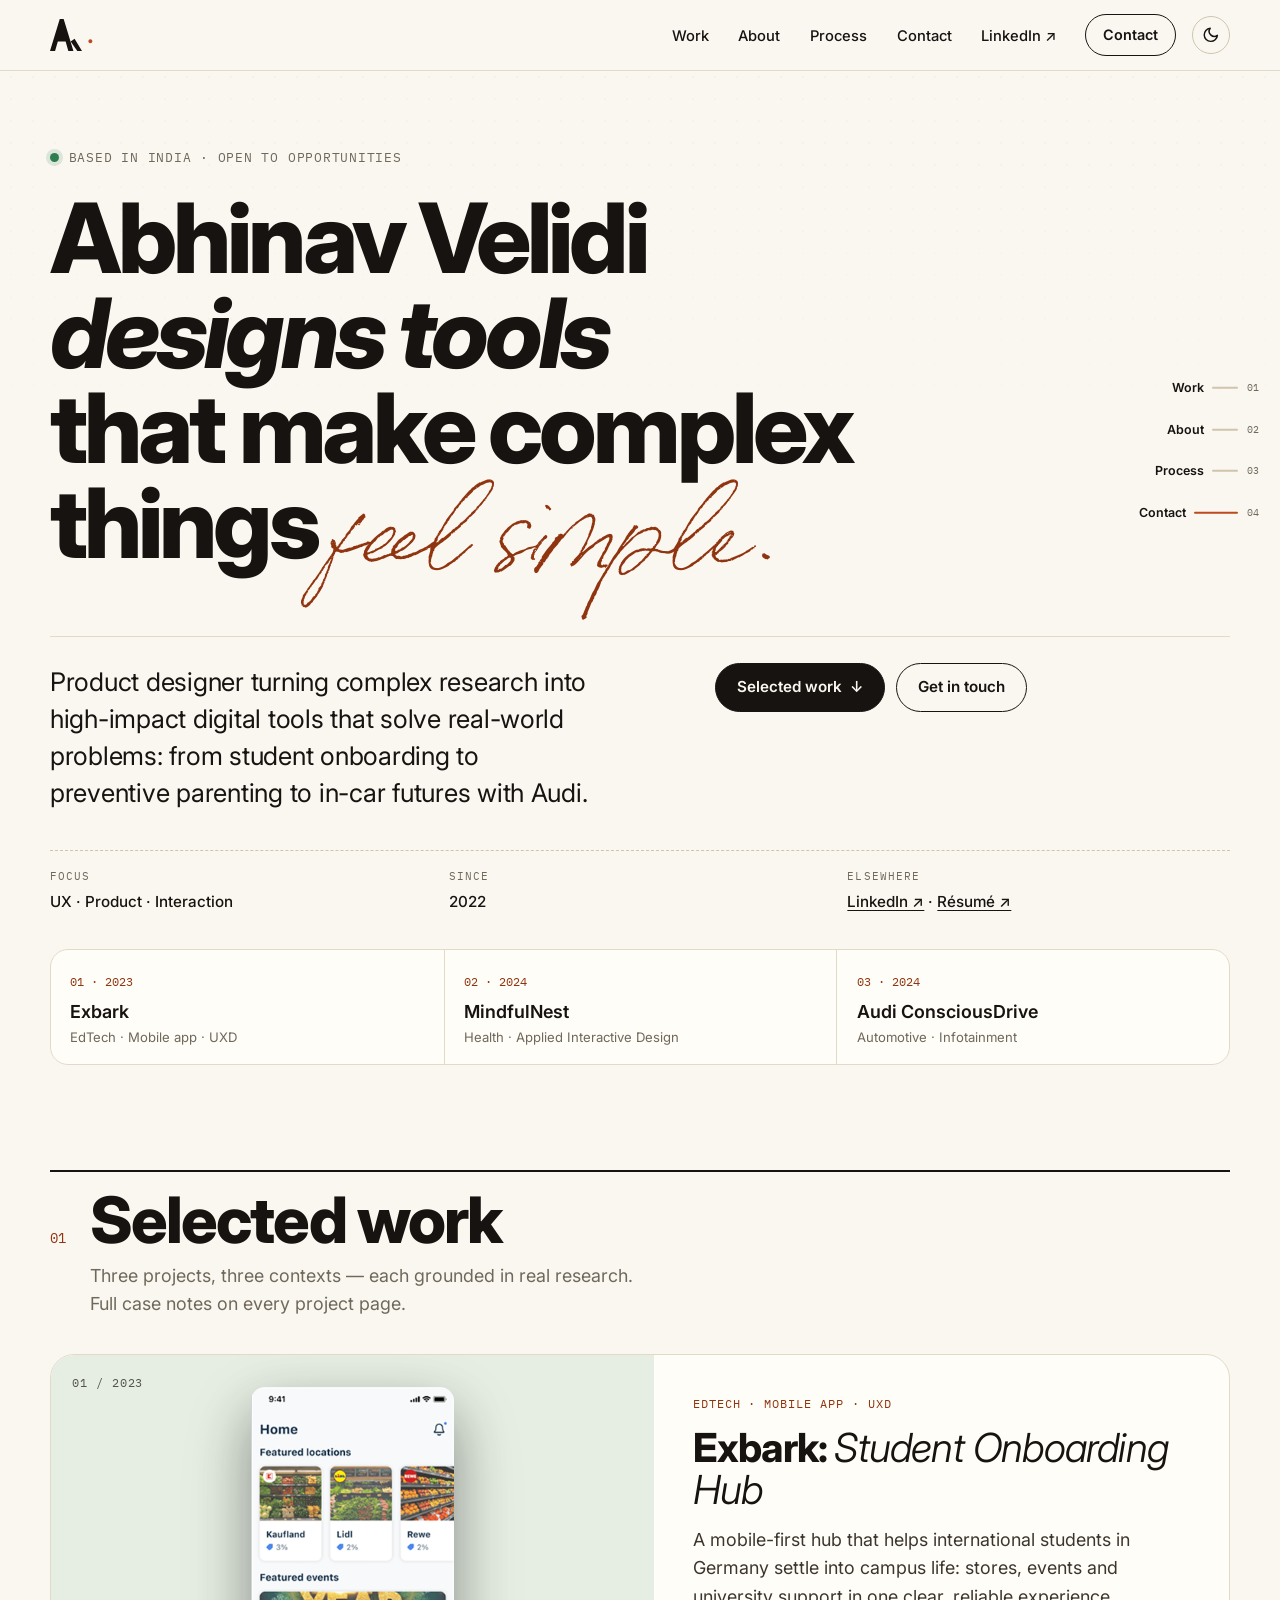
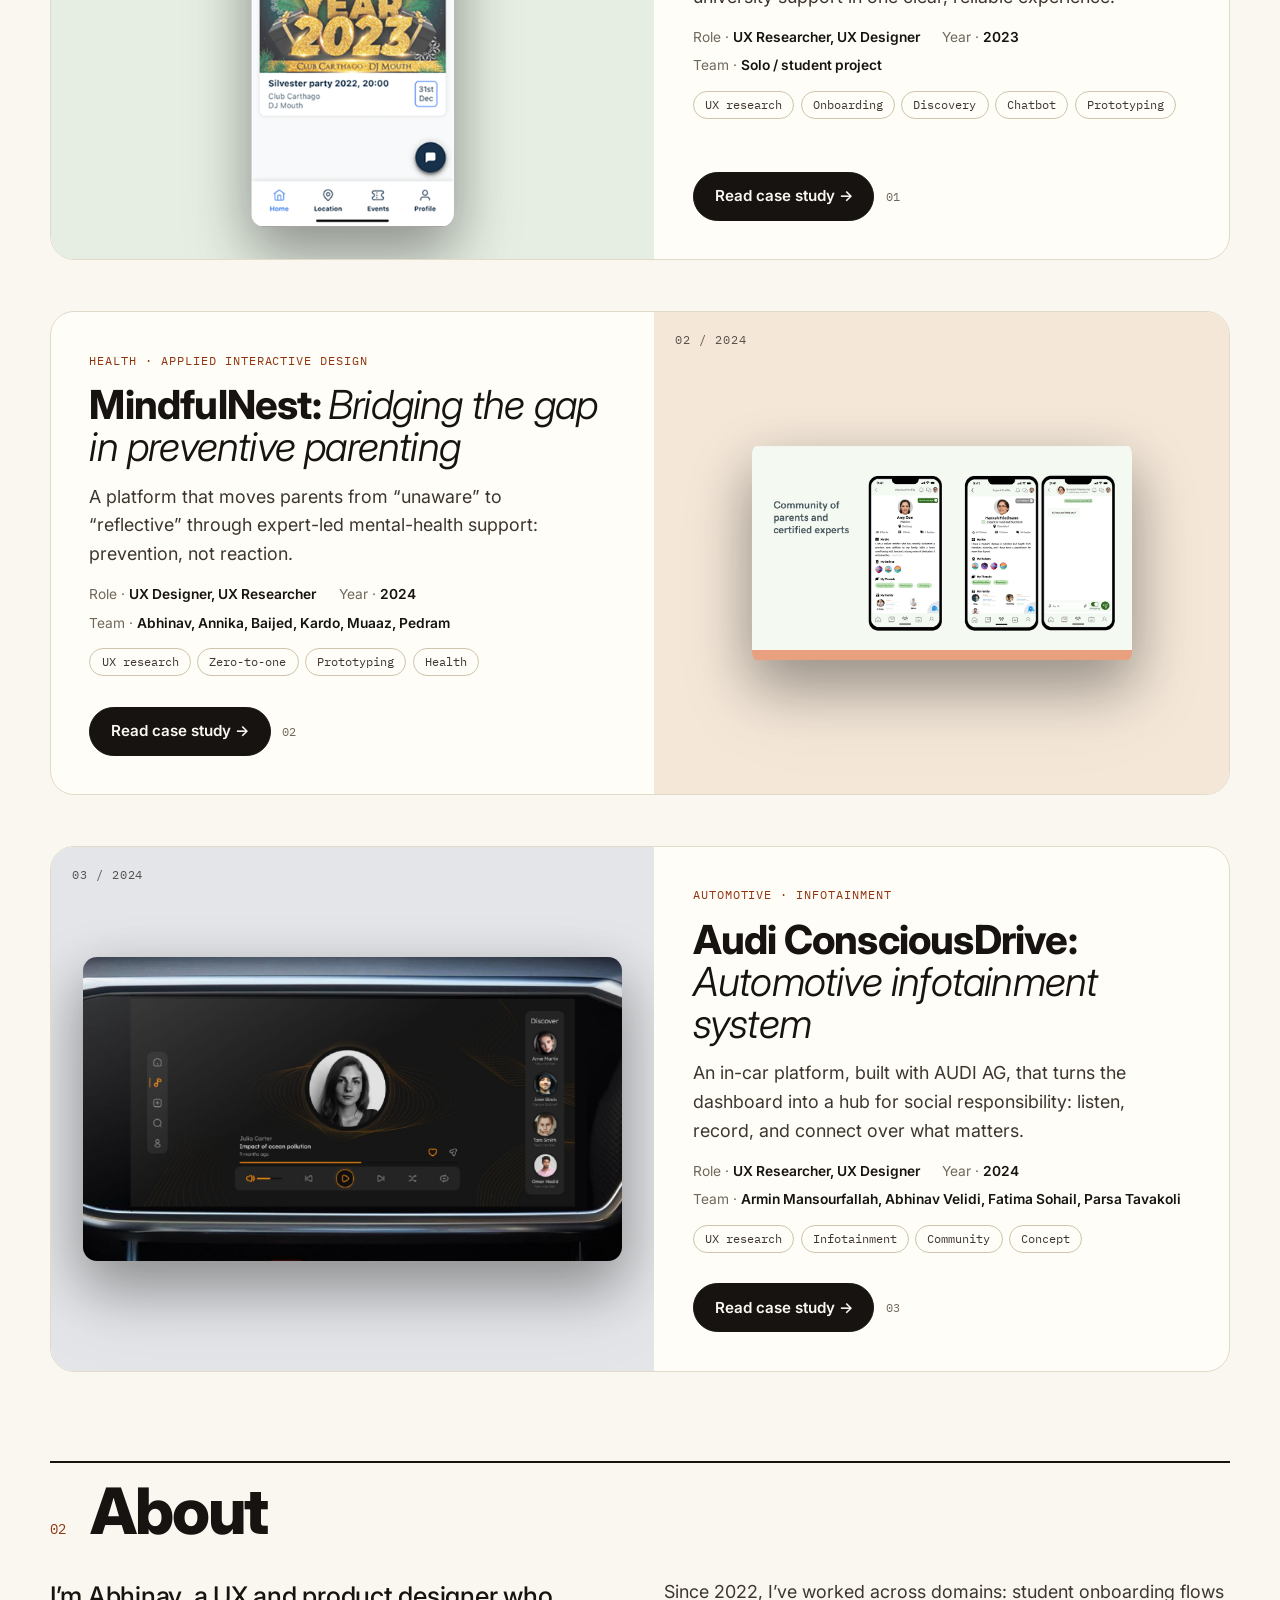
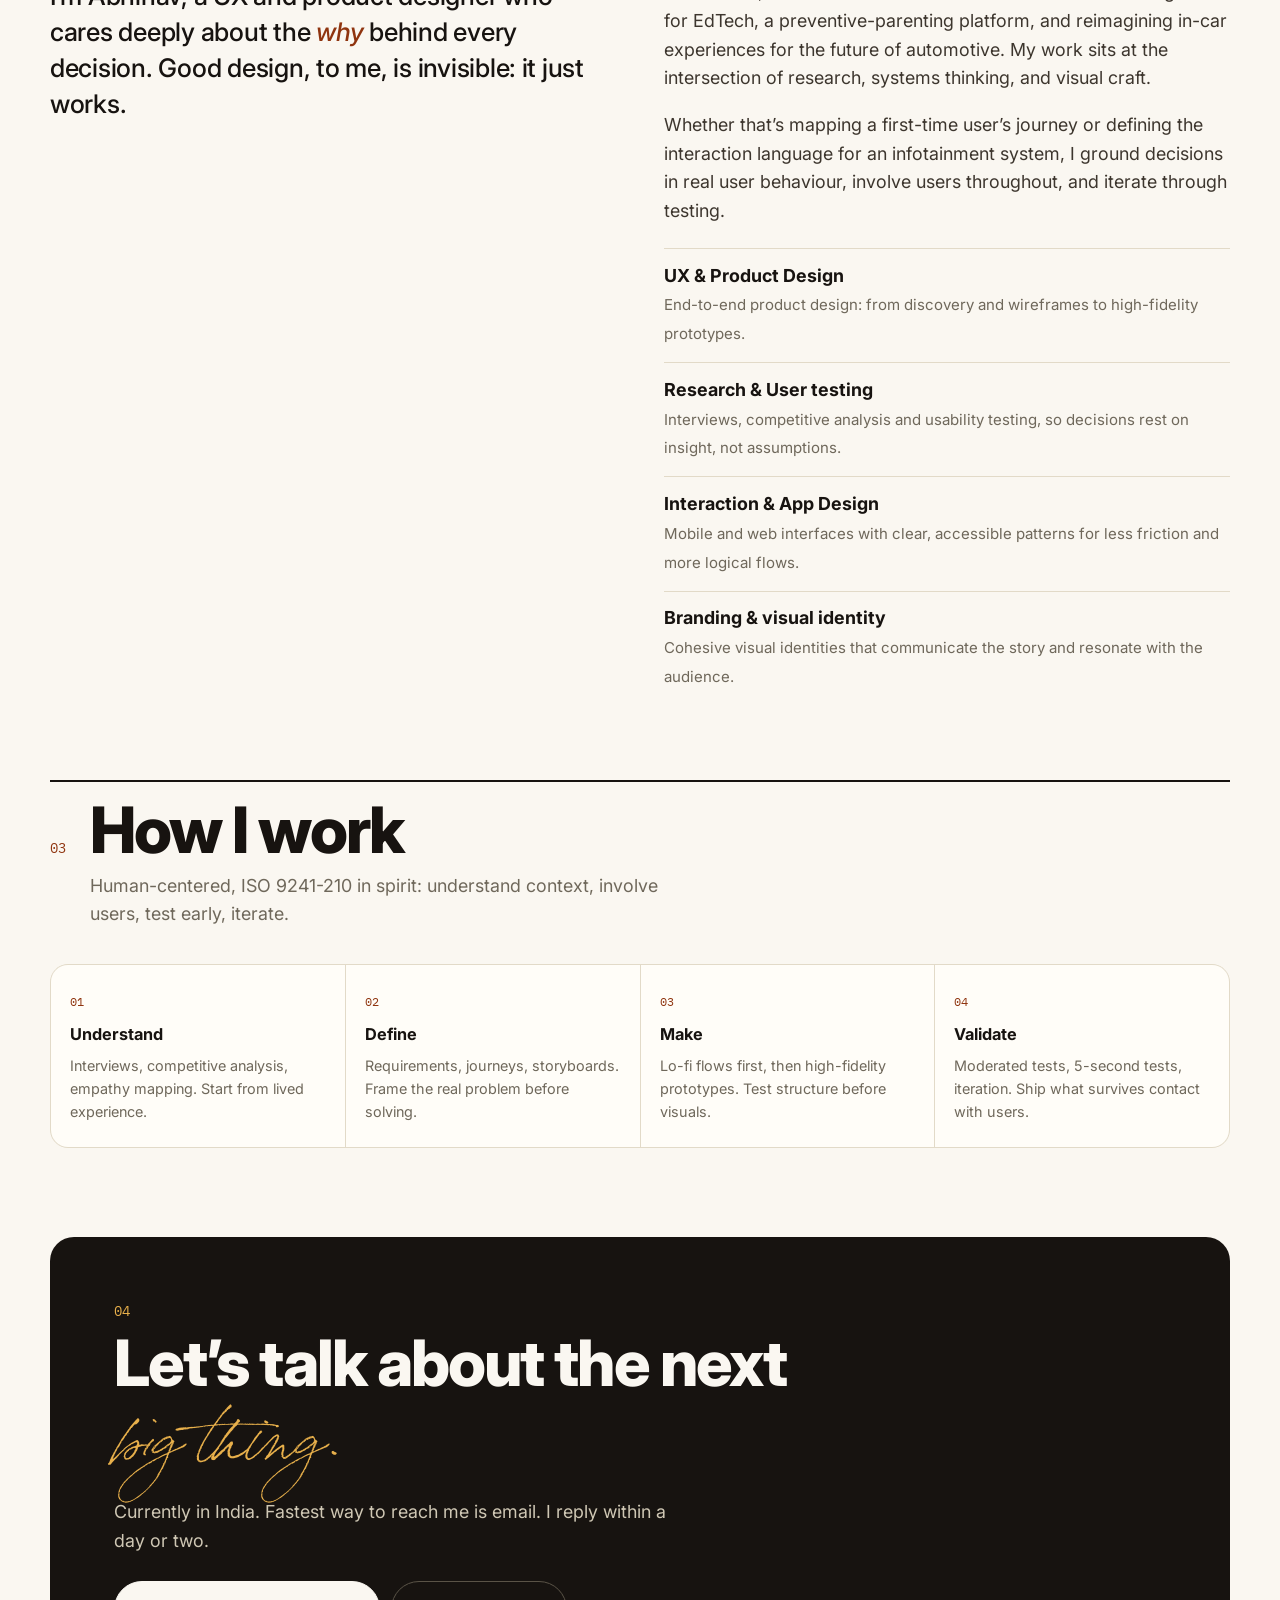
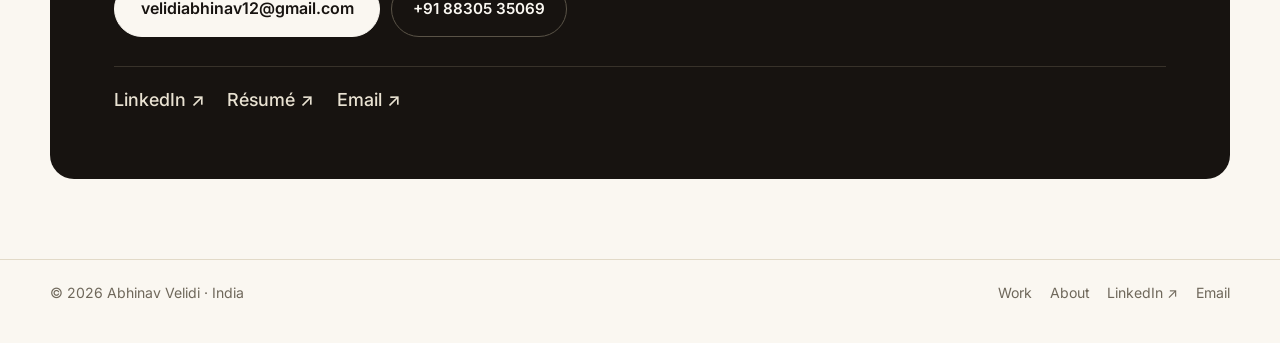
==== index.html @ aa9b934c "Add files via upload" ====
<!doctype html>
<html lang="en">
<head>
  <meta charset="utf-8" />
  <meta name="viewport" content="width=device-width, initial-scale=1" />
  <meta name="theme-color" content="#faf7f1" />
  <script>try{var t=null;try{t=localStorage.getItem("av-theme")}catch(e){}if(!t)t=(window.matchMedia&&matchMedia("(prefers-color-scheme: dark)").matches)?"dark":"light";document.documentElement.dataset.theme=t}catch(e){}</script>
  <title>Abhinav Velidi — Product Designer</title>
  <meta name="description" content="Abhinav Velidi is a UX and product designer based in India, turning complex research into high-impact digital tools." />
  <link rel="icon" type="image/svg+xml" href="assets/favicon.svg" />
  <meta property="og:title" content="Abhinav Velidi — Product Designer" />
  <meta property="og:description" content="Selected work in UX, product and interaction design — Exbark, MindfulNest, Audi ConsciousDrive." />
  <meta property="og:type" content="website" />
  <link rel="preconnect" href="https://fonts.googleapis.com" />
  <link rel="preconnect" href="https://fonts.gstatic.com" crossorigin />
  <link rel="preload" href="assets/fonts/bon-vivant-script.woff2" as="font" type="font/woff2" crossorigin />
  <link href="https://fonts.googleapis.com/css2?family=Inter:wght@400;500;600;700;800&family=IBM+Plex+Mono:wght@400;500&display=swap" rel="stylesheet" />
  <link rel="stylesheet" href="css/styles.css" />
</head>
<body>
  <div class="loader" id="loader" aria-hidden="true">
    <div class="loader-inner">
      <div class="loader-markrow">
        <svg class="loader-mark" viewBox="0 0 512 512"><g><path pathLength="1" d="M0 512 L156.098 0 L218.537 0 L374.634 512 L293.463 512 L249.756 358.4 L124.878 358.4 L81.171 512 Z M156.098 187.733 L187.317 281.6 L106.146 281.6 Z"/><path pathLength="1" d="M330.927 358.4 L437.073 512 L512 512 L393.366 315.733 Z"/></g></svg>
        <span class="loader-dot"></span>
      </div>
      <div class="loader-name">Abhinav Velidi</div>
      <div class="loader-bar"><span></span></div>
    </div>
  </div>
  <script src="js/loader.js"></script>
  <a class="skip" href="#main">Skip to content</a>
  <div id="site-nav"></div>

  <main id="main">
    <!-- HERO -->
    <header class="hero wrap" id="top">
      <p class="kicker reveal"><span class="dot" aria-hidden="true"></span><span id="availability">Based in India · Open to opportunities</span></p>
      <h1 class="display reveal">
        <span class="line">Abhinav Velidi</span>
        <span class="line line--italic">designs tools</span>
        <span class="line">that make complex</span>
        <span class="line">things <em>feel simple.</em></span>
      </h1>
      <div class="hero-grid">
        <p class="lede reveal">Product designer turning complex research into high-impact digital tools that solve real-world problems: from student onboarding to preventive parenting to in-car futures with Audi.</p>
        <div class="hero-actions reveal">
          <a class="btn btn--solid" href="#work">Selected work <span aria-hidden="true">↓</span></a>
          <a class="btn btn--ghost" href="#contact">Get in touch</a>
        </div>
        <dl class="hero-meta reveal" aria-label="At a glance">
          <div><dt>Focus</dt><dd>UX · Product · Interaction</dd></div>
          <div><dt>Since</dt><dd>2022</dd></div>
          <div><dt>Elsewhere</dt><dd><a href="https://www.linkedin.com/in/abhinav-velidi" rel="noopener">LinkedIn ↗</a> · <a href="https://tinyurl.com/abhinav-velidi-resume" rel="noopener">Résumé ↗</a></dd></div>
        </dl>
      </div>
      <ol class="hero-index reveal" id="hero-index" aria-label="Selected projects index"></ol>
    </header>

    <!-- WORK -->
    <section class="wrap section" id="work" aria-labelledby="work-title">
      <div class="section-head reveal">
        <p class="section-no">01</p>
        <h2 id="work-title">Selected work</h2>
        <p class="section-note">Three projects, three contexts — each grounded in real research. Full case notes on every project page.</p>
      </div>
      <div id="project-list" class="work-list"></div>
    </section>

    <!-- ABOUT -->
    <section class="wrap section about" id="about" aria-labelledby="about-title">
      <div class="section-head reveal">
        <p class="section-no">02</p>
        <h2 id="about-title">About</h2>
      </div>
      <div class="about-grid">
        <p class="about-big reveal">I’m Abhinav, a UX and product designer who cares deeply about the <em>why</em> behind every decision. Good design, to me, is invisible: it just works.</p>
        <div class="about-copy reveal">
          <p>Since 2022, I’ve worked across domains: student onboarding flows for EdTech, a preventive-parenting platform, and reimagining in-car experiences for the future of automotive. My work sits at the intersection of research, systems thinking, and visual craft.</p>
          <p>Whether that’s mapping a first-time user’s journey or defining the interaction language for an infotainment system, I ground decisions in real user behaviour, involve users throughout, and iterate through testing.</p>
          <ul class="tick-list" id="services-list"></ul>
        </div>
      </div>
    </section>

    <!-- PROCESS -->
    <section class="wrap section process" id="process" aria-labelledby="process-title">
      <div class="section-head reveal">
        <p class="section-no">03</p>
        <h2 id="process-title">How I work</h2>
        <p class="section-note">Human-centered, ISO 9241-210 in spirit: understand context, involve users, test early, iterate.</p>
      </div>
      <ol class="process-grid" id="process-list"></ol>
    </section>

    <!-- CONTACT -->
    <section class="wrap section contact" id="contact" aria-labelledby="contact-title">
      <div class="contact-card reveal">
        <p class="section-no">04</p>
        <h2 id="contact-title">Let’s talk about the next <em>big thing.</em></h2>
        <p class="contact-sub">Currently in India. Fastest way to reach me is email. I reply within a day or two.</p>
        <div class="contact-actions">
          <a class="btn btn--solid btn--large" id="email-cta" href="mailto:velidiabhinav12@gmail.com">velidiabhinav12@gmail.com</a>
          <a class="btn btn--ghost" href="tel:+918830535069">+91 88305 35069</a>
        </div>
        <ul class="contact-links">
          <li><a href="https://www.linkedin.com/in/abhinav-velidi" rel="noopener">LinkedIn ↗</a></li>
          <li><a href="https://tinyurl.com/abhinav-velidi-resume" rel="noopener">Résumé ↗</a></li>
          <li><a href="mailto:velidiabhinav12@gmail.com">Email ↗</a></li>
        </ul>
      </div>
    </section>
  </main>

  <div id="site-footer"></div>

  <script src="js/content.js"></script>
  <script src="js/components.js"></script>
  <script src="js/main.js"></script>
  <script src="js/cursor.js"></script>
  <script src="js/pixelfill.js"></script>
</body>
</html>
---- css/styles.css ----
/* ============================================================
   Abhinav Velidi — editorial portfolio system
   Warm paper, near-black ink, one terracotta accent.
   Sans: Inter (body + all headings) · Meta: IBM Plex Mono
   Accent script: Bon Vivant Script (decorative words only)

   ⚠ LICENSING — READ BEFORE PRODUCTION:
   assets/fonts/bon-vivant-script.woff2 is Nicky Laatz's commercial
   "Bon Vivant Script". Free/demo copies are PERSONAL-USE ONLY —
   a portfolio advertising professional services counts as commercial
   use. The file mirrored here came from another studio's server and is
   staged as a visual comp ONLY. Before publishing: buy the webfont
   license (≈$22: nickylaatz.com, Creative Market, MyFonts or Fontspring)
   and drop the licensed .woff2 over this file (same filename, no code
   changes needed) — or swap --font-script to a free OFL script such as
   "Great Vibes" / "Allura" / "Pinyon Script" from Google Fonts.
   ============================================================ */
@font-face {
  font-family: "Bon Vivant Script";
  src: url("../assets/fonts/bon-vivant-script.woff2") format("woff2");
  font-weight: 400;
  font-style: normal;
  font-display: swap;
}
:root {
  --paper: #faf7f1;
  --paper-2: #f3eee3;
  --ink: #171310;
  --ink-soft: #3d362e;
  --muted: #6f685b;
  --line: #e2dac8;
  --line-strong: #cfc4ac;
  --accent: #bc4a1e;
  --accent-ink: #8f340f;
  --card: #fffdf8;
  --radius: 18px;
  --wrap: 1180px;
  --font-display: "Inter", -apple-system, "Segoe UI", Helvetica, Arial, sans-serif;
  --font-body: "Inter", -apple-system, "Segoe UI", Helvetica, Arial, sans-serif;
  --font-script: "Bon Vivant Script", "Snell Roundhand", "Brush Script MT", cursive;
  --font-mono: "IBM Plex Mono", ui-monospace, monospace;
  --step-0: clamp(1rem, 0.96rem + 0.2vw, 1.125rem);
  --step-1: clamp(1.25rem, 1.1rem + 0.7vw, 1.6rem);
  --step-2: clamp(1.7rem, 1.35rem + 1.6vw, 2.5rem);
  --step-3: clamp(2.4rem, 1.7rem + 3.2vw, 4rem);
  --step-4: clamp(3rem, 1.9rem + 5.2vw, 6.2rem);
}
/* Dark mode: same system, inverted warmth. Toggled via [data-theme]
   on <html> (see the boot script in <head> + the nav toggle). */
[data-theme="dark"] {
  --paper: #161210;
  --paper-2: #201a16;
  --ink: #f2ebdd;
  --ink-soft: #d6cdbb;
  --muted: #a79d8a;
  --line: #322a23;
  --line-strong: #4a3f33;
  --accent: #e0682f;
  --accent-ink: #ed9a63;
  --card: #1d1815;
}
[data-theme="dark"] body::before {
  background-image: radial-gradient(rgba(242,235,221,0.05) 1px, transparent 1px);
}
/* Keep the contact card distinctly dark in both modes — and re-pin every
   text/button color inside it that references flippable tokens. */
[data-theme="dark"] .contact-card { background: #211c17; border: 1px solid var(--line); color: var(--ink); }
[data-theme="dark"] .contact-card .btn--solid { background-color: var(--ink); border-color: var(--ink); color: var(--paper); }
[data-theme="dark"] .contact-card .btn--solid:hover { background-color: #e8b04b; border-color: #e8b04b; color: #161210; }
[data-theme="dark"] .contact-card .btn--ghost { color: var(--ink); }
[data-theme="dark"] .skip { color: #161210; }
[data-theme="dark"] ::selection { color: #161210; }
/* Gently dim photography so it sits in the dark page, never inverts. */
[data-theme="dark"] .case-figure img,
[data-theme="dark"] .cover--img,
[data-theme="dark"] .hero-shot { filter: brightness(0.93) saturate(0.96); }
/* Theme toggle (sun/moon). Icon swaps with the active theme. */
.theme-btn {
  display: inline-flex; align-items: center; justify-content: center;
  width: 2.4rem; height: 2.4rem; flex: none;
  border-radius: 50%; border: 1px solid var(--line-strong);
  background: transparent; color: var(--ink); cursor: pointer;
}
.theme-btn:hover { background: var(--paper-2); }
.theme-btn:focus-visible { outline: 2px solid var(--accent); outline-offset: 3px; }
.theme-btn svg { width: 1.1rem; height: 1.1rem; }
.theme-btn .icon-sun { display: none; }
[data-theme="dark"] .theme-btn .icon-sun { display: block; }
[data-theme="dark"] .theme-btn .icon-moon { display: none; }

*, *::before, *::after { box-sizing: border-box; }
html { scroll-behavior: smooth; }
body {
  margin: 0;
  background: var(--paper);
  color: var(--ink);
  font-family: var(--font-body);
  font-size: var(--step-0);
  line-height: 1.6;
  -webkit-font-smoothing: antialiased;
}
/* ---------- Brand loader: mark draws in, dot pops, panel lifts ----------
   Full sequence on first view per session, quick fade on repeats
   (.quick), skipped under reduced motion (see js/loader.js). A CSS
   failsafe hides the panel even if the script never runs. */
.loader {
  position: fixed; inset: 0; z-index: 300;
  display: grid; place-items: center;
  background: var(--paper); color: var(--ink);
  animation: loader-kill 0.5s ease 4s forwards;
}
@keyframes loader-kill { to { opacity: 0; visibility: hidden; } }
.loader-inner {
  display: flex; flex-direction: column; align-items: center; gap: 1.1rem;
  transition: opacity 0.3s ease;
}
.loader-markrow { display: flex; align-items: flex-end; gap: 0.7rem; }
.loader-mark { height: 76px; width: auto; }
.loader-mark path {
  fill: transparent; stroke: var(--ink); stroke-width: 16;
  stroke-dasharray: 1; stroke-dashoffset: 1;
  animation: loader-draw 0.9s 0.1s ease forwards, loader-fillin 0.5s 0.75s forwards;
}
@keyframes loader-draw { to { stroke-dashoffset: 0; } }
@keyframes loader-fillin { to { fill: var(--ink); stroke: transparent; } }
.loader-dot {
  width: 15px; height: 15px; border-radius: 50%; background: var(--accent);
  margin-bottom: 9px; transform: scale(0);
  animation: loader-pop 0.45s 0.7s cubic-bezier(0.2, 1.4, 0.4, 1) forwards;
}
@keyframes loader-pop { to { transform: scale(1); } }
.loader-name {
  font-family: var(--font-mono); font-size: 0.68rem; letter-spacing: 0.42em;
  text-indent: 0.42em; text-transform: uppercase; color: var(--muted);
  opacity: 0; animation: loader-fadein 0.6s 0.55s ease forwards;
}
@keyframes loader-fadein { to { opacity: 1; } }
.loader-bar { width: 128px; height: 2px; border-radius: 2px; background: var(--line); overflow: hidden; }
.loader-bar span {
  display: block; width: 100%; height: 100%; background: var(--accent);
  transform: scaleX(0); transform-origin: left;
  animation: loader-sweep 0.9s 0.15s ease forwards;
}
@keyframes loader-sweep { to { transform: scaleX(1); } }
.loader.quick .loader-mark path { animation-duration: 0.35s, 0.25s; animation-delay: 0s, 0.25s; }
.loader.quick .loader-dot { animation-duration: 0.25s; animation-delay: 0.2s; }
.loader.quick .loader-name { animation-duration: 0.3s; animation-delay: 0.15s; }
.loader.quick .loader-bar span { animation-duration: 0.28s; animation-delay: 0s; }
.loader.done { transform: translateY(-100%); transition: transform 0.65s cubic-bezier(0.7, 0, 0.3, 1) 0.05s; animation: none; }
.loader.done .loader-inner, .loader.done .loader-bar { opacity: 0; }
/* subtle paper grain, no blobs / no gradients-as-decoration */
body::before {
  content: "";
  position: fixed; inset: 0;
  pointer-events: none; z-index: 0; opacity: 0.5;
  background-image: radial-gradient(rgba(23,19,16,0.055) 1px, transparent 1px);
  background-size: 22px 22px;
  mask-image: linear-gradient(to bottom, black, transparent 60%);
}
main, #site-nav, #site-footer { position: relative; z-index: 1; }

::selection { background: var(--accent); color: #fff; }
a { color: inherit; }
a:focus-visible { outline: 2px solid var(--accent); outline-offset: 3px; }
img, svg { display: block; max-width: 100%; }

.wrap { width: min(var(--wrap), 100% - 2.5rem); margin-inline: auto; }
.skip {
  position: absolute; left: 1rem; top: -4rem; z-index: 99;
  background: var(--ink); color: #fff; padding: 0.6rem 1rem; border-radius: 8px;
  transition: top 0.2s ease;
}
.skip:focus { top: 1rem; }

/* ---------- Navigation ---------- */
.nav {
  position: sticky; top: 0; z-index: 50;
  backdrop-filter: blur(12px);
  background: color-mix(in srgb, var(--paper) 86%, transparent);
  border-bottom: 1px solid var(--line);
}
.nav-inner {
  width: min(var(--wrap), 100% - 2.5rem); margin-inline: auto;
  display: flex; align-items: center; gap: 1rem;
  padding: 0.85rem 0;
}
.wordmark {
  font-family: var(--font-display); font-weight: 800; font-size: 1.35rem;
  letter-spacing: -0.01em; text-decoration: none; margin-right: auto; color: var(--ink);
  display: inline-flex; align-items: center; gap: 0.3rem;
}
.wordmark .wm-dot { color: var(--accent); }
.brand-mark { height: 2rem; width: auto; flex: none; color: var(--ink); }
.nav-links { display: flex; align-items: center; gap: 0.25rem; list-style: none; margin: 0; padding: 0; }
.nav-links a {
  text-decoration: none; font-size: 0.92rem; font-weight: 500;
  padding: 0.5rem 0.8rem; border-radius: 999px;
}
.nav-links a:hover { background: var(--paper-2); }
.nav-links a:focus-visible, .btn:focus-visible, .wordmark:focus-visible {
  outline: 2px solid var(--accent); outline-offset: 3px;
}
.nav-cta {
  text-decoration: none; font-weight: 600; font-size: 0.9rem;
  border: 1px solid var(--ink); border-radius: 999px; padding: 0.55rem 1.05rem;
}
.nav-cta:hover { background: var(--ink); color: var(--paper); }
.menu-btn {
  display: none; margin-left: auto;
  font: inherit; font-weight: 600; background: none; cursor: pointer;
  border: 1px solid var(--line-strong); border-radius: 999px; padding: 0.5rem 1rem;
}

/* ---------- Hero ---------- */
.hero { padding: clamp(3rem, 6vw, 5.5rem) 0 1rem; }
.kicker {
  font-family: var(--font-mono); font-size: 0.8rem; letter-spacing: 0.06em;
  text-transform: uppercase; color: var(--muted);
  display: flex; align-items: center; gap: 0.6rem; margin: 0 0 1.4rem;
}
.dot { width: 9px; height: 9px; border-radius: 50%; background: #2e7d4f; box-shadow: 0 0 0 4px rgba(46,125,79,0.15); }
.display {
  font-family: var(--font-display);
  font-size: var(--step-4);
  line-height: 0.98; letter-spacing: -0.04em; font-weight: 800;
  margin: 0 0 1.8rem; max-width: 14ch;
  padding-bottom: 0.06em; /* room for script-accent descenders */
}
.display .line { display: block; }
.display .line--italic { font-style: italic; font-weight: 800; color: var(--ink); }
.display em { font-style: italic; color: var(--accent-ink); }
/* Decorative script accents — the ONLY place Bon Vivant is used. */
.font-script,
.display em,
.contact-card h2 em {
  font-family: var(--font-script);
  font-weight: 400;
  font-style: normal;
  letter-spacing: 0;
  font-feature-settings: "liga" 1, "dlig" 1;
}
.display em { font-size: 1.14em; padding-right: 0.08em; }
.contact-card h2 em { font-size: 1.14em; }
.hero-grid {
  display: grid; grid-template-columns: 1.2fr 1fr; gap: 2rem 3rem;
  align-items: start; border-top: 1px solid var(--line); padding-top: 1.6rem;
}
.lede { font-size: var(--step-1); line-height: 1.45; letter-spacing: -0.01em; margin: 0; max-width: 34ch; }
.hero-actions { display: flex; gap: 0.7rem; flex-wrap: wrap; }
.hero-meta {
  grid-column: 1 / -1; display: grid; grid-template-columns: repeat(3, 1fr);
  gap: 1rem; margin: 0.4rem 0 0; padding: 1.1rem 0 0;
  border-top: 1px dashed var(--line-strong);
}
.hero-meta div { margin: 0; }
.hero-meta dt { font-family: var(--font-mono); font-size: 0.7rem; text-transform: uppercase; letter-spacing: 0.1em; color: var(--muted); }
.hero-meta dd { margin: 0.2rem 0 0; font-weight: 500; font-size: 0.95rem; }
.hero-meta a { text-decoration-thickness: 1px; text-underline-offset: 3px; }
.hero-index {
  list-style: none; margin: 2.2rem 0 0; padding: 0;
  display: grid; grid-template-columns: repeat(3, 1fr);
  border: 1px solid var(--line); border-radius: var(--radius);
  overflow: hidden; background: var(--card);
}
.hero-index li + li { border-left: 1px solid var(--line); }
.hero-index a { display: block; padding: 1rem 1.2rem; text-decoration: none; }
.hero-index a:hover { background: var(--paper-2); }
.hero-index .hi-no { font-family: var(--font-mono); font-size: 0.72rem; color: var(--accent-ink); }
.hero-index .hi-title { display: block; font-weight: 600; margin-top: 0.2rem; }
.hero-index .hi-cat { display: block; font-size: 0.82rem; color: var(--muted); }

/* ---------- Buttons ---------- */
.btn {
  display: inline-flex; align-items: center; gap: 0.5rem;
  border-radius: 999px; padding: 0.7rem 1.3rem;
  font-weight: 600; font-size: 0.95rem; text-decoration: none;
  border: 1px solid var(--ink);
  position: relative; overflow: hidden;
  transition: background-color 0.2s ease, border-color 0.2s ease, color 0.15s ease, transform 0.18s ease-out;
}
.btn:hover { transform: translateY(-1px); }
.btn--solid { background-color: var(--ink); color: var(--paper); }
.btn--solid:hover { background-color: var(--accent-ink); border-color: var(--accent-ink); }
.btn--ghost { background-color: transparent; }
.btn--ghost:hover { background-color: var(--ink); color: var(--paper); border-color: var(--ink); }
.btn--large { font-size: 1rem; padding: 0.9rem 1.6rem; overflow-wrap: anywhere; }
/* Pixel-block fill (Heron-style, direction-aware). js/pixelfill.js wraps the
   label and tiles this grid; squares cascade in column by column from the
   entry side until the button is a pure fill. The :hover background above
   stays as the no-JS / reduced-motion / touch fallback. */
.btn-label { position: relative; z-index: 1; display: inline-flex; align-items: center; gap: 0.5rem; }
.pixelfill {
  position: absolute; inset: 0; z-index: 0; display: grid;
  pointer-events: none;
}
.pixelfill i { display: block; background-color: transparent; transition: background-color 0.16s ease; }
.btn--solid .pixelfill i.on { background-color: var(--accent-ink); }
.btn--ghost .pixelfill i.on { background-color: var(--ink); }
.contact-card .btn--solid .pixelfill i.on { background-color: #e8b04b; }
.contact-card .btn--ghost .pixelfill i.on { background-color: #e9e2d2; }

/* ---------- Sections ---------- */
.section { padding: clamp(3rem, 7vw, 6rem) 0 0; }
.section-head {
  display: grid; grid-template-columns: auto 1fr; gap: 0 1.5rem;
  align-items: baseline; border-top: 2px solid var(--ink);
  padding-top: 1rem; margin-bottom: 2.2rem;
}
.section-no { font-family: var(--font-mono); color: var(--accent-ink); margin: 0; font-size: 0.85rem; }
.section-head h2 {
  font-family: var(--font-display); font-weight: 800; letter-spacing: -0.03em;
  font-size: var(--step-3); line-height: 1; margin: 0;
}
.section-note { grid-column: 2; margin: 0.6rem 0 0; color: var(--muted); max-width: 52ch; }

/* ---------- Work list: art-directed entries ---------- */
.work-list { display: grid; gap: clamp(2rem, 4vw, 3.5rem); }
.work {
  display: grid; grid-template-columns: 1.05fr 1fr;
  border: 1px solid var(--line); border-radius: calc(var(--radius) + 6px);
  overflow: hidden; background: var(--card);
  transition: box-shadow 0.25s ease, transform 0.25s ease;
}
.work:hover { box-shadow: 0 24px 60px -30px rgba(23,19,16,0.35); transform: translateY(-2px); }
.work:nth-child(even) .work-visual { order: 2; }
.work-visual {
  min-height: 340px; padding: 2rem;
  display: flex; align-items: center; justify-content: center;
  position: relative; overflow: hidden; text-decoration: none;
}
.work-visual .cover { width: min(100%, 380px); filter: drop-shadow(0 24px 30px rgba(0,0,0,0.22)); transition: transform 0.35s ease; }
.work:hover .cover { transform: translateY(-6px) rotate(-0.5deg); }
.work-no {
  position: absolute; top: 1.1rem; left: 1.3rem;
  font-family: var(--font-mono); font-size: 0.75rem; letter-spacing: 0.08em; opacity: 0.7;
}
.work-body { padding: clamp(1.5rem, 3vw, 2.6rem); display: flex; flex-direction: column; gap: 0.9rem; }
.work-cat { font-family: var(--font-mono); font-size: 0.75rem; letter-spacing: 0.08em; text-transform: uppercase; color: var(--accent-ink); margin: 0; }
.work-title { font-family: var(--font-display); font-size: var(--step-2); line-height: 1.05; letter-spacing: -0.02em; margin: 0; font-weight: 750; }
.work-title a { text-decoration: none; }
.work-title a:hover { color: var(--accent-ink); }
.work-summary { color: var(--ink-soft); margin: 0; max-width: 46ch; }
.meta-row { display: flex; flex-wrap: wrap; gap: 0.4rem 1.4rem; margin: 0; padding: 0; list-style: none; font-size: 0.86rem; color: var(--muted); }
.meta-row b { color: var(--ink); font-weight: 600; }
.tag-row { display: flex; flex-wrap: wrap; gap: 0.4rem; margin: 0; padding: 0; list-style: none; }
.tag-row li { font-family: var(--font-mono); font-size: 0.72rem; border: 1px solid var(--line-strong); border-radius: 999px; padding: 0.25rem 0.7rem; color: var(--ink-soft); }
.work-link { margin-top: auto; padding-top: 1rem; display: flex; gap: 0.7rem; align-items: center; flex-wrap: wrap; }
.text-link { font-weight: 600; text-decoration-thickness: 1.5px; text-underline-offset: 4px; }
.text-link:hover { color: var(--accent-ink); }

/* CSS-composed covers (graceful without real screenshots) */
.cover-phone {
  background: #101010; border-radius: 34px; padding: 12px; width: 210px;
}
.cover-phone .screen { background: #f7f4ec; border-radius: 24px; overflow: hidden; }
.cover-phone .bar { height: 26px; display: flex; justify-content: center; align-items: center; }
.cover-phone .notch { width: 74px; height: 7px; border-radius: 99px; background: #101010; opacity: 0.85; }
.cover-ui { padding: 12px 12px 16px; display: grid; gap: 8px; }
.cover-ui .pill { height: 10px; border-radius: 99px; background: #ddd3bf; }
.cover-ui .card { border-radius: 12px; padding: 10px; background: #fff; border: 1px solid #e4dcc9; }
.cover-ui .card strong { display: block; font-size: 12px; }
.cover-ui .card span { font-size: 11px; color: #777; }
.cover-ui .chips { display: flex; gap: 6px; }
.cover-ui .chips i { display: block; height: 22px; border-radius: 99px; background: #1e4d3b; flex: 1; }
.cover-ui .chips i:last-child { background: #e8b04b; }
.cover-nest { width: 100%; max-width: 340px; background: #fff8ef; border-radius: 22px; padding: 18px; border: 1px solid rgba(0,0,0,0.08); }
.cover-nest .mascot { width: 64px; height: 64px; border-radius: 50%; background: #e9b98f; display: grid; place-items: center; font-size: 30px; }
.cover-nest h4 { margin: 10px 0 2px; font-family: var(--font-display); font-weight: 700; }
.cover-nest p { margin: 0; font-size: 12px; color: #7a6a58; }
.cover-nest .rows { display: grid; gap: 8px; margin-top: 12px; }
.cover-nest .rows div { background: #fff; border: 1px solid #eadfc8; border-radius: 12px; padding: 9px 11px; font-size: 12px; display: flex; justify-content: space-between; }
.cover-dash { width: 100%; max-width: 360px; background: #14171b; border-radius: 18px; padding: 16px; color: #eef0f2; }
.cover-dash .stations { display: grid; gap: 8px; margin-top: 12px; }
.cover-dash .st { display: flex; align-items: center; gap: 10px; background: #1f242b; border-radius: 12px; padding: 10px 12px; font-size: 12.5px; }
.cover-dash .eq { display: flex; gap: 3px; align-items: flex-end; height: 18px; }
.cover-dash .eq i { width: 3px; background: #e8b04b; border-radius: 2px; display: block; }

/* ---------- About / process ---------- */
.about-grid { display: grid; grid-template-columns: 1fr 1fr; gap: 2rem 3rem; }
.about-big { font-family: var(--font-display); font-weight: 500; font-size: var(--step-1); line-height: 1.4; letter-spacing: -0.01em; margin: 0; }
.about-big em { color: var(--accent-ink); }
.about-copy p { margin-top: 0; color: var(--ink-soft); }
.tick-list { list-style: none; margin: 1.4rem 0 0; padding: 0; display: grid; gap: 0.9rem; }
.tick-list li { border-top: 1px solid var(--line); padding-top: 0.8rem; }
.tick-list strong { display: block; }
.tick-list span { color: var(--muted); font-size: 0.94rem; }
.process-grid { list-style: none; margin: 0; padding: 0; display: grid; grid-template-columns: repeat(4, 1fr); gap: 1px; background: var(--line); border: 1px solid var(--line); border-radius: var(--radius); overflow: hidden; }
.process-grid li { background: var(--card); padding: 1.3rem 1.2rem 1.5rem; }
.process-grid .p-no { font-family: var(--font-mono); color: var(--accent-ink); font-size: 0.78rem; }
.process-grid h3 { margin: 0.4rem 0 0.4rem; font-size: 1.02rem; }
.process-grid p { margin: 0; font-size: 0.9rem; color: var(--muted); }

/* ---------- Contact / footer ---------- */
.contact-card {
  border-radius: calc(var(--radius) + 6px);
  background: var(--ink); color: var(--paper);
  padding: clamp(2rem, 5vw, 4rem);
}
.contact-card .section-no { color: #e8b04b; }
.contact-card h2 { font-family: var(--font-display); font-weight: 800; letter-spacing: -0.03em; font-size: var(--step-3); line-height: 1.05; margin: 0.4rem 0 0.8rem; max-width: 16ch; }
.contact-card h2 em { color: #e8b04b; }
.contact-sub { color: #cfc7b4; max-width: 52ch; margin: 0 0 1.6rem; }
.contact-card .btn--solid { background-color: var(--paper); color: var(--ink); border-color: var(--paper); }
.contact-card .btn--solid:hover { background-color: #e8b04b; border-color: #e8b04b; }
.contact-card .btn--ghost { border-color: #5a5347; color: var(--paper); }
.contact-card .btn--ghost:hover { background-color: #e9e2d2; color: #161210; border-color: #e9e2d2; }
.contact-actions { display: flex; gap: 0.7rem; flex-wrap: wrap; }
.contact-links { list-style: none; display: flex; gap: 1.4rem; flex-wrap: wrap; margin: 1.8rem 0 0; padding: 1.2rem 0 0; border-top: 1px solid #38322a; }
.contact-links a { color: #e9e2d2; text-decoration: none; font-weight: 500; }
.contact-links a:hover { color: #fff; text-decoration: underline; text-underline-offset: 4px; }
.footer { border-top: 1px solid var(--line); margin-top: clamp(3rem, 7vw, 5rem); padding: 1.4rem 0 2.4rem; }
.footer-inner { display: flex; gap: 1rem; flex-wrap: wrap; align-items: center; justify-content: space-between; font-size: 0.88rem; color: var(--muted); }
.footer-inner ul { list-style: none; display: flex; gap: 1.1rem; margin: 0; padding: 0; }
.footer-inner a { text-decoration: none; }
.footer-inner a:hover { text-decoration: underline; text-underline-offset: 3px; }

/* ---------- Case study ---------- */
.crumbs { padding: 2rem 0 0; font-size: 0.9rem; color: var(--muted); }
.crumbs a { text-decoration: none; }
.case-hero { display: grid; grid-template-columns: 1.3fr 1fr; gap: 2rem; padding: 1.4rem 0 2rem; align-items: end; }
.case-hero h1 { font-family: var(--font-display); font-weight: 800; letter-spacing: -0.03em; font-size: var(--step-3); line-height: 1.02; margin: 0.5rem 0 0.8rem; }
.case-hero .standfirst { font-size: var(--step-1); line-height: 1.45; color: var(--ink-soft); margin: 0; max-width: 40ch; }
.case-facts { border: 1px solid var(--line); border-radius: var(--radius); background: var(--card); padding: 1.2rem 1.3rem; display: grid; gap: 0.7rem; font-size: 0.92rem; }
.case-facts div { display: grid; grid-template-columns: 110px 1fr; gap: 0.8rem; }
.case-facts dt { font-family: var(--font-mono); font-size: 0.72rem; text-transform: uppercase; letter-spacing: 0.08em; color: var(--muted); padding-top: 0.2rem; }
.case-facts dd { margin: 0; }
.case-cover { border-radius: calc(var(--radius) + 6px); overflow: hidden; border: 1px solid var(--line); min-height: 300px; display: flex; align-items: center; justify-content: center; padding: 3rem 2rem; }
.case-blocks { display: grid; gap: 0; max-width: 820px; }
.case-block { border-top: 1px solid var(--line); padding: 1.8rem 0; }
.case-block h2 { font-family: var(--font-display); font-size: 1.6rem; letter-spacing: -0.02em; margin: 0 0 0.7rem; font-weight: 750; }
.case-block p { color: var(--ink-soft); margin: 0 0 0.9rem; max-width: 65ch; }
.case-block ul { margin: 0.4rem 0 1rem; padding-left: 1.1rem; color: var(--ink-soft); }
.case-block li { margin-bottom: 0.4rem; }
.case-block li::marker { color: var(--accent); }
.prevnext { display: grid; grid-template-columns: 1fr 1fr; gap: 1rem; margin: 2.5rem 0 4rem; }
.prevnext a { border: 1px solid var(--line); border-radius: var(--radius); padding: 1.2rem 1.3rem; text-decoration: none; background: var(--card); display: block; }
.prevnext a:hover { border-color: var(--ink); }
.prevnext small { font-family: var(--font-mono); font-size: 0.72rem; text-transform: uppercase; letter-spacing: 0.08em; color: var(--muted); }
.prevnext strong { display: block; font-family: var(--font-display); font-size: 1.2rem; font-weight: 750; margin-top: 0.2rem; }

/* ---------- Case study figures ---------- */
.fig-group { display: grid; gap: 1.4rem; margin-top: 1.4rem; }
.case-figure {
  margin: 0; border: 1px solid var(--line); border-radius: var(--radius);
  overflow: hidden; background: var(--card);
}
.case-figure img { width: 100%; height: auto; margin-inline: auto; }
.case-figure figcaption {
  padding: 0.8rem 1.1rem 1rem; font-size: 0.86rem; color: var(--muted);
  border-top: 1px solid var(--line);
}
/* Two-up figure groups (narrow pairs like sign-in / sign-up). */
.fig-group.duo { grid-template-columns: repeat(2, minmax(0, 1fr)); }
.fig-group.duo .case-figure.wide { grid-column: 1 / -1; }
.fig-group.duo .case-figure.wide img { margin-inline: auto; }
@media (max-width: 640px) {
  .fig-group.duo { grid-template-columns: 1fr; }
  .fig-group.duo .case-figure.wide { grid-column: auto; }
}
/* Homepage/hero covers render at natural size, centered — never upscaled. */
.cover--real { position: relative; width: min(100%, 380px); display: flex; justify-content: center; }
.cover--real .cover--img {
  width: auto; max-width: 100%; max-height: 440px; height: auto;
  border-radius: 14px;
  filter: drop-shadow(0 24px 30px rgba(0,0,0,0.22));
}
.cover--real .cover--fallback { display: none; }
.cover--real.img-missing .cover--img { display: none; }
.cover--real.img-missing .cover--fallback { display: block; }
.hero-covers { display: flex; justify-content: center; width: 100%; }
.hero-covers .hero-shot {
  width: min(100%, 300px); height: auto; border-radius: 18px;
  box-shadow: 0 30px 50px -20px rgba(0,0,0,0.35);
  border: 1px solid rgba(0,0,0,0.1);
}
.hero-covers.duo {
  display: grid; grid-template-columns: repeat(2, minmax(0, 290px));
  gap: clamp(1rem, 3vw, 2rem); justify-content: center; align-items: start;
}
/* Landscape hero art gets a wide cinematic frame instead of the phone slot. */
.hero-covers .hero-shot.wide { width: min(100%, 720px); border-radius: 14px; }
/* Landscape card covers fill more of the panel. */
.cover--real.wide { width: min(100%, 560px); }
.cover--real.wide .cover--img { max-height: none; }
@media (max-width: 640px) {
  .hero-covers.duo { grid-template-columns: minmax(0, 270px); }
}

/* ---------- Custom cursor: dot + trailing ring, contextual states ----------
   Only ever activated on fine pointers without reduced-motion (see
   js/cursor.js). Touch, keyboard and reduced-motion users keep the native
   cursor and are completely unaffected. */
.cursor-dot, .cursor-ring {
  position: fixed; top: 0; left: 0; z-index: 200; pointer-events: none;
  opacity: 0;
}
.cursor-dot.on, .cursor-ring.on { opacity: 1; }
.cursor-dot {
  width: 8px; height: 8px; margin: -4px 0 0 -4px; border-radius: 50%;
  background: var(--accent); transition: opacity 0.25s ease, scale 0.25s ease;
}
.cursor-dot.is-link { scale: 0; }
.cursor-dot.is-view { scale: 0; }
.cursor-ring { width: 44px; height: 44px; margin: -22px 0 0 -22px; }
.cursor-disc {
  display: grid; place-items: center; width: 100%; height: 100%;
  border-radius: 50%; border: 1.5px solid var(--ink); opacity: 0.5;
  transition: transform 0.28s ease, background-color 0.28s ease, border-color 0.28s ease, opacity 0.28s ease;
}
.cursor-ring.is-link .cursor-disc { transform: scale(1.35); opacity: 0.9; }
.cursor-ring.is-view .cursor-disc {
  transform: scale(1.9); background: var(--ink); border-color: var(--ink); opacity: 1;
}
.cursor-label {
  font-family: var(--font-body); font-weight: 600; font-size: 0.66rem;
  letter-spacing: 0.1em; text-transform: uppercase; color: var(--paper);
  opacity: 0; transition: opacity 0.2s ease;
}
.cursor-ring.is-view .cursor-label { opacity: 1; }
html.has-cursor, html.has-cursor a, html.has-cursor button { cursor: none; }
@media (prefers-reduced-motion: reduce) {
  .cursor-dot, .cursor-ring { display: none; }
}

/* ---------- Side line-navigation (scroll-spy section jumps) ---------- */
.sidenav { position: fixed; right: 1.3rem; top: 50%; transform: translateY(-50%); z-index: 40; }
.sidenav ul { list-style: none; margin: 0; padding: 0; display: grid; gap: 0.85rem; }
.sidenav a {
  display: flex; align-items: center; flex-direction: row-reverse; gap: 0.55rem;
  text-decoration: none; padding: 0.25rem 0;
}
.sn-no { font-family: var(--font-mono); font-size: 0.62rem; color: var(--muted); }
.sn-line {
  width: 26px; height: 2px; border-radius: 2px; background: var(--line-strong);
  transition: width 0.25s ease, background-color 0.25s ease;
}
.sn-label {
  font-size: 0.78rem; font-weight: 600; white-space: nowrap;
  opacity: 0; transform: translateX(5px);
  transition: opacity 0.22s ease, transform 0.22s ease;
}
.sidenav a:hover .sn-line, .sidenav a:focus-visible .sn-line { background: var(--ink); }
.sidenav a:hover .sn-label, .sidenav a:focus-visible .sn-label, .sidenav a.active .sn-label {
  opacity: 1; transform: none;
}
.sidenav a.active .sn-line { width: 44px; background: var(--accent); }
@media (max-width: 1024px) { .sidenav { display: none; } }

/* ---------- Reveal motion (lightweight, respects reduced motion) ---------- */
.reveal { opacity: 0; transform: translateY(14px); transition: opacity 0.6s ease, transform 0.6s ease; }
.reveal.in { opacity: 1; transform: none; }

/* ---------- Responsive ---------- */
@media (max-width: 920px) {
  .hero-grid, .about-grid, .case-hero { grid-template-columns: 1fr; }
  .work { grid-template-columns: 1fr; }
  .work:nth-child(even) .work-visual { order: 0; }
  .work-visual { min-height: 260px; }
  .hero-index { grid-template-columns: 1fr; }
  .hero-index li + li { border-left: 0; border-top: 1px solid var(--line); }
  .hero-meta { grid-template-columns: 1fr 1fr; }
  .process-grid { grid-template-columns: 1fr 1fr; }
  .prevnext { grid-template-columns: 1fr; }
}
@media (max-width: 640px) {
  .nav-links, .nav-cta { display: none; }
  .nav-links.open {
    display: flex; position: absolute; top: 100%; left: 0; right: 0;
    flex-direction: column; align-items: stretch; gap: 0;
    background: var(--paper); border-bottom: 1px solid var(--line); padding: 0.6rem 1.2rem 1rem;
  }
  .nav-links.open a { padding: 0.8rem 0.4rem; border-top: 1px solid var(--line); border-radius: 0; }
  .menu-btn { display: inline-block; }
  .hero-meta { grid-template-columns: 1fr; }
  .process-grid { grid-template-columns: 1fr; }
  .contact-card .btn--large { font-size: 0.9rem; }
}
@media (prefers-reduced-motion: reduce) {
  html { scroll-behavior: auto; }
  .reveal { opacity: 1; transform: none; transition: none; }
  *, *::before, *::after { animation: none !important; transition: none !important; }
}
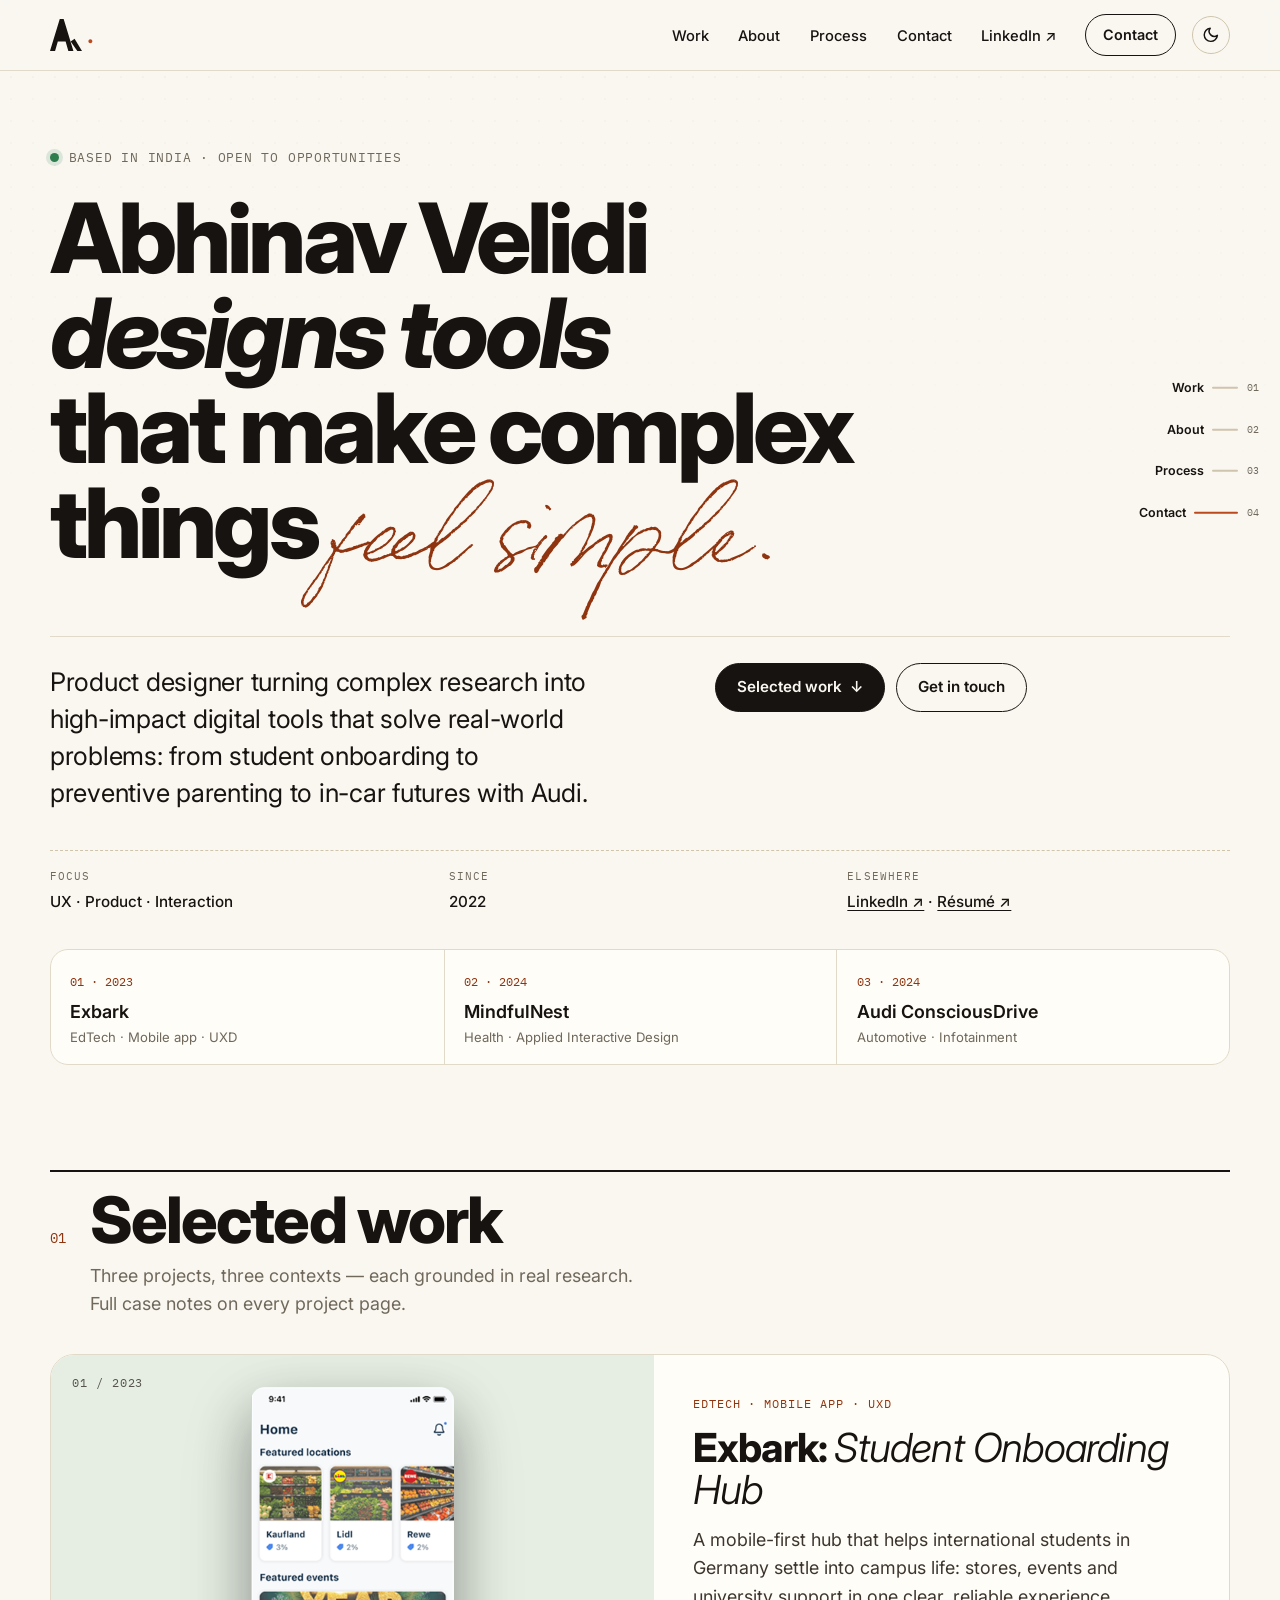
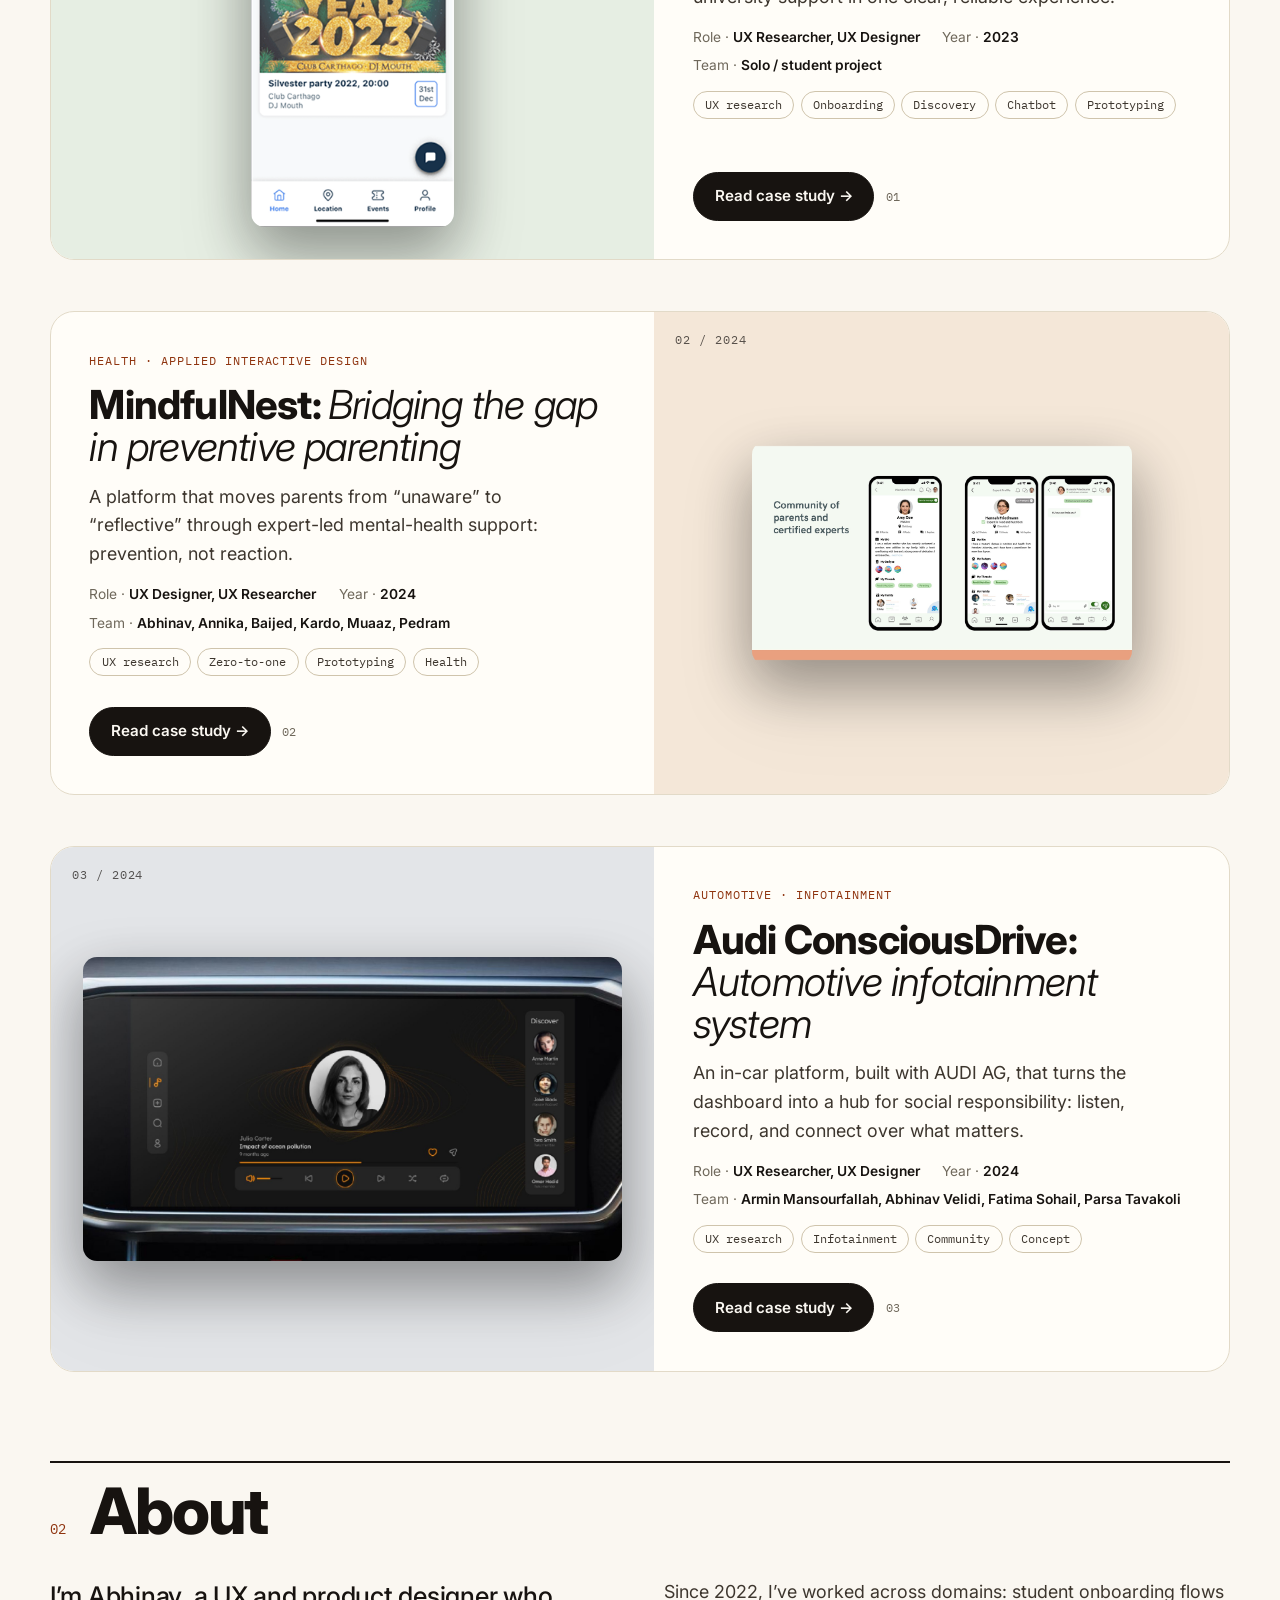
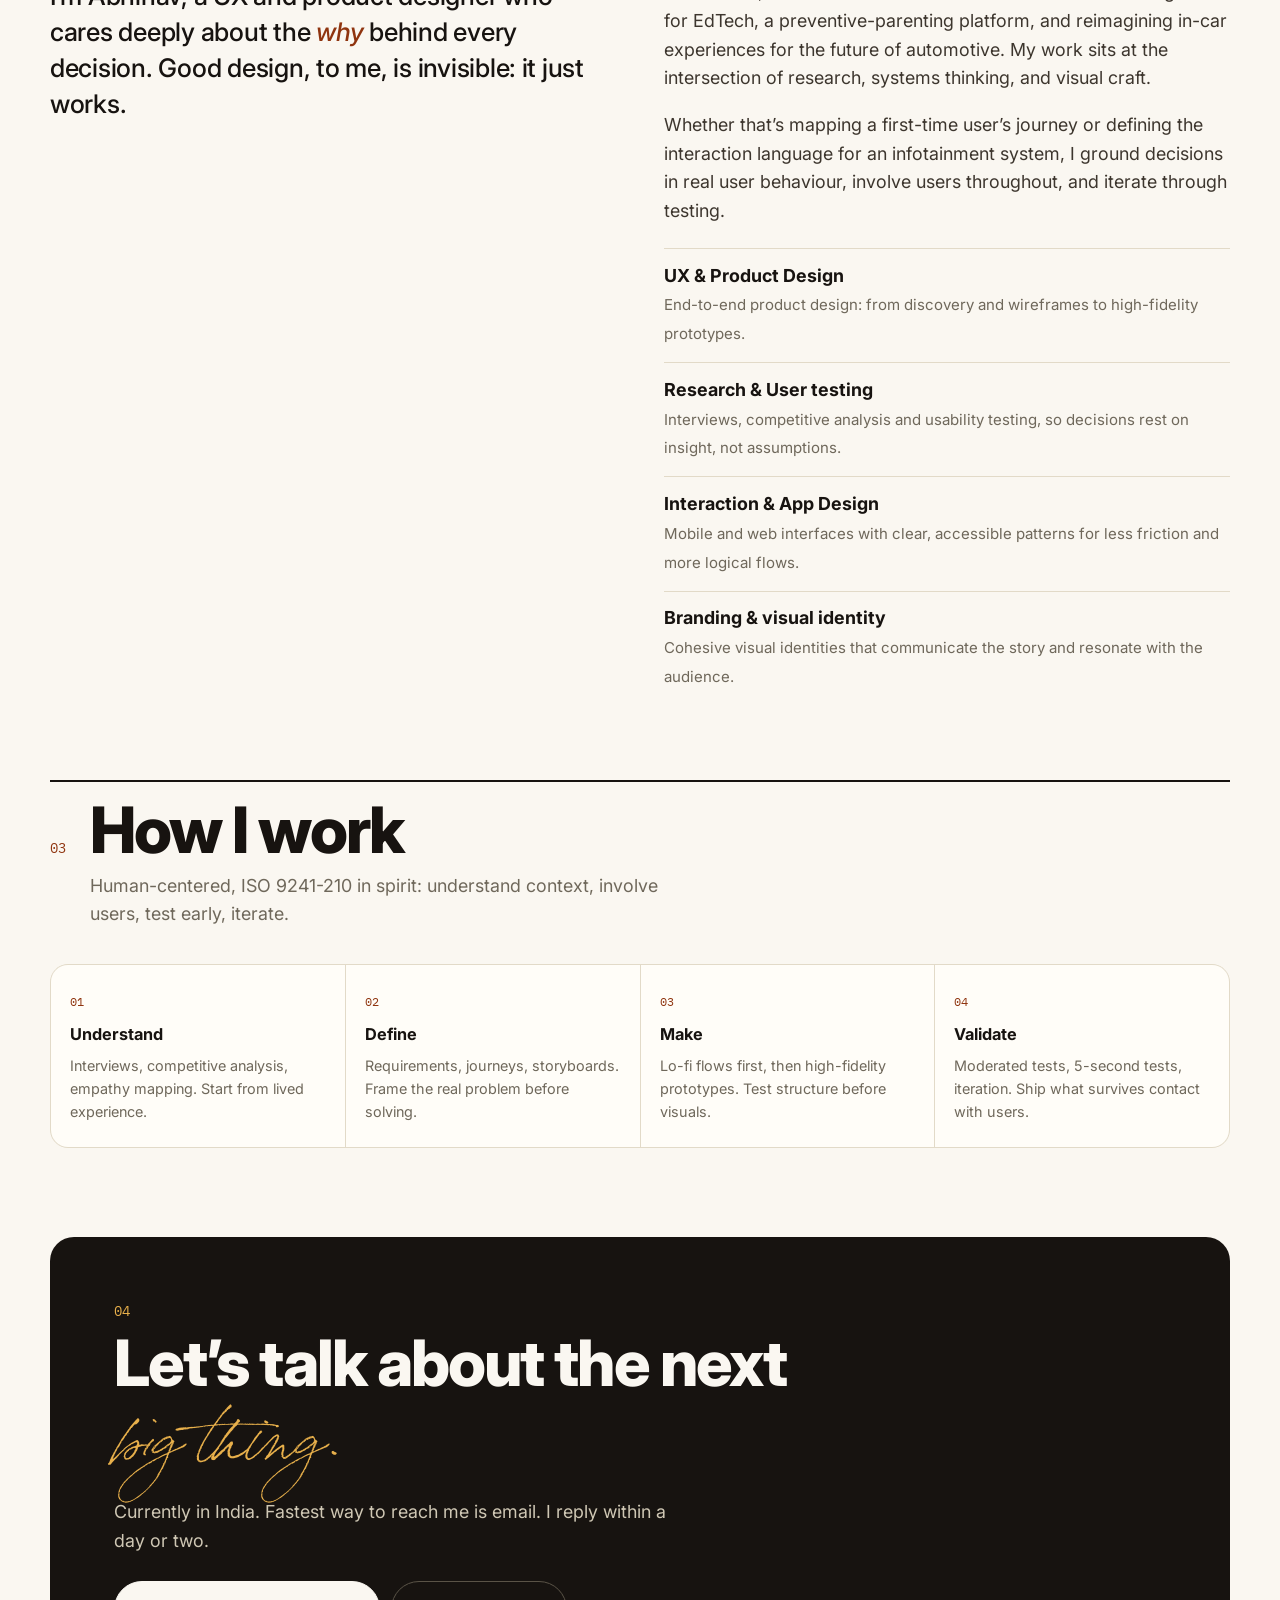
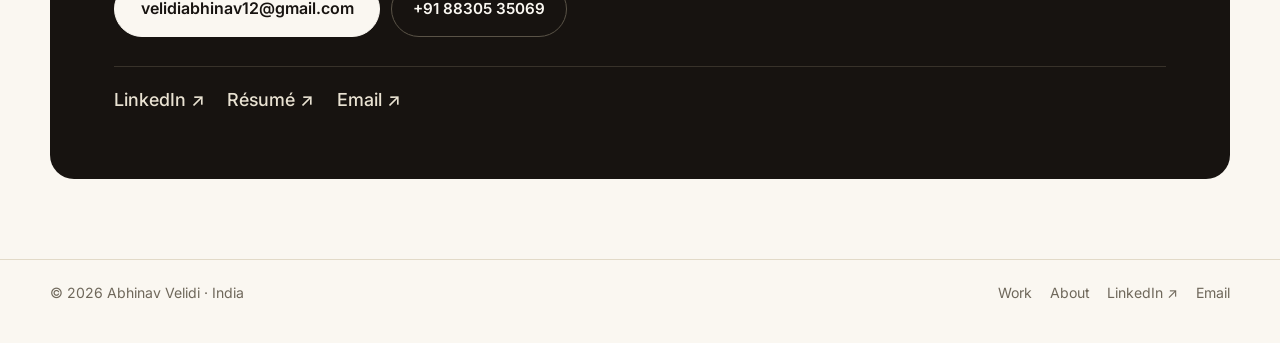
==== commit 76088809: "Upload fresh portfolio updates" ====
--- a/index.html
+++ b/index.html
@@ -51,7 +51,7 @@
         <dl class="hero-meta reveal" aria-label="At a glance">
           <div><dt>Focus</dt><dd>UX · Product · Interaction</dd></div>
           <div><dt>Since</dt><dd>2022</dd></div>
-          <div><dt>Elsewhere</dt><dd><a href="https://www.linkedin.com/in/abhinav-velidi" rel="noopener">LinkedIn ↗</a> · <a href="https://tinyurl.com/abhinav-velidi-resume" rel="noopener">Résumé ↗</a></dd></div>
+          <div><dt>Elsewhere</dt><dd><a href="https://www.linkedin.com/in/abhinav-velidi-108aa3253/" rel="noopener">LinkedIn ↗</a> · <a href="https://tinyurl.com/abhinav-velidi-resume" rel="noopener">Résumé ↗</a></dd></div>
         </dl>
       </div>
       <ol class="hero-index reveal" id="hero-index" aria-label="Selected projects index"></ol>
@@ -104,7 +104,7 @@
           <a class="btn btn--ghost" href="tel:+918830535069">+91 88305 35069</a>
         </div>
         <ul class="contact-links">
-          <li><a href="https://www.linkedin.com/in/abhinav-velidi" rel="noopener">LinkedIn ↗</a></li>
+          <li><a href="https://www.linkedin.com/in/abhinav-velidi-108aa3253/" rel="noopener">LinkedIn ↗</a></li>
           <li><a href="https://tinyurl.com/abhinav-velidi-resume" rel="noopener">Résumé ↗</a></li>
           <li><a href="mailto:velidiabhinav12@gmail.com">Email ↗</a></li>
         </ul>
--- a/css/styles.css
+++ b/css/styles.css
@@ -157,7 +157,10 @@
   background-size: 22px 22px;
   mask-image: linear-gradient(to bottom, black, transparent 60%);
 }
-main, #site-nav, #site-footer { position: relative; z-index: 1; }
+main, #site-footer { position: relative; z-index: 1; }
+/* The nav (and its full-screen menu layer) must sit above main content:
+   give the mount its own stacking context above the page. */
+#site-nav { position: relative; z-index: 60; }
 
 ::selection { background: var(--accent); color: #fff; }
 a { color: inherit; }
@@ -210,6 +213,13 @@
   font: inherit; font-weight: 600; background: none; cursor: pointer;
   border: 1px solid var(--line-strong); border-radius: 999px; padding: 0.5rem 1rem;
 }
+
+/* ---------- Mobile menu overlay (full-screen layer above the page) -------
+   Hidden on desktop; under 640px it drops over the whole viewport with its
+   own header, large section links and contact block. Sits above the sticky
+   nav (z-index 50) and page content, below the loader (300). */
+.menu-overlay { display: none; }
+body.menu-open { overflow: hidden; }
 
 /* ---------- Hero ---------- */
 .hero { padding: clamp(3rem, 6vw, 5.5rem) 0 1rem; }
@@ -564,16 +574,79 @@
 }
 @media (max-width: 640px) {
   .nav-links, .nav-cta { display: none; }
-  .nav-links.open {
-    display: flex; position: absolute; top: 100%; left: 0; right: 0;
-    flex-direction: column; align-items: stretch; gap: 0;
-    background: var(--paper); border-bottom: 1px solid var(--line); padding: 0.6rem 1.2rem 1rem;
-  }
-  .nav-links.open a { padding: 0.8rem 0.4rem; border-top: 1px solid var(--line); border-radius: 0; }
-  .menu-btn { display: inline-block; }
+  .menu-btn { display: inline-block; color: var(--ink); }
   .hero-meta { grid-template-columns: 1fr; }
   .process-grid { grid-template-columns: 1fr; }
   .contact-card .btn--large { font-size: 0.9rem; }
+
+  /* Full-screen menu layer: slides down over the page, opaque so content
+     never shows through. Its own top row replaces the nav while open. */
+  .menu-overlay {
+    display: flex; flex-direction: column;
+    position: fixed; inset: 0; z-index: 200;
+    background: var(--paper); color: var(--ink);
+    padding: max(0.9rem, env(safe-area-inset-top)) 1.15rem max(1.4rem, env(safe-area-inset-bottom));
+    overflow-y: auto; overscroll-behavior: contain;
+    opacity: 0; visibility: hidden; transform: translateY(-100%);
+    transition: transform 0.5s cubic-bezier(0.76, 0, 0.24, 1), opacity 0.35s ease,
+      visibility 0s linear 0.5s;
+  }
+  .menu-overlay.is-open {
+    opacity: 1; visibility: visible; transform: none;
+    transition: transform 0.5s cubic-bezier(0.76, 0, 0.24, 1), opacity 0.35s ease,
+      visibility 0s linear 0s;
+  }
+  .menu-panel { display: flex; flex-direction: column; min-height: 100%; }
+  .menu-top { display: flex; align-items: center; justify-content: space-between; gap: 1rem; }
+  .menu-top .wordmark { margin-right: auto; }
+  .menu-close {
+    display: inline-flex; align-items: center; gap: 0.45rem;
+    font: inherit; font-size: 0.9rem; font-weight: 600;
+    background: none; color: var(--ink); cursor: pointer;
+    border: 1px solid var(--line-strong); border-radius: 999px; padding: 0.5rem 1rem;
+  }
+  .menu-close:hover { border-color: var(--ink); }
+  .menu-close svg { width: 14px; height: 14px; }
+  .menu-nav { margin-top: clamp(2.2rem, 11vh, 5rem); }
+  .menu-nav ul { list-style: none; margin: 0; padding: 0; }
+  .menu-nav li { border-bottom: 1px solid var(--line); }
+  .menu-nav a {
+    display: flex; align-items: baseline; gap: 0.85rem;
+    padding: 0.95rem 0; text-decoration: none; color: var(--ink);
+  }
+  .menu-no {
+    flex: none; width: 1.5rem;
+    font-family: var(--font-mono); font-size: 0.66rem; letter-spacing: 0.04em;
+    color: var(--muted);
+  }
+  .menu-label {
+    font-family: var(--font-display); font-weight: 700;
+    font-size: clamp(1.7rem, 8.5vw, 2.5rem); letter-spacing: -0.035em; line-height: 1.1;
+    transition: color 0.2s ease;
+  }
+  .menu-arrow { margin-left: auto; color: var(--muted); transition: transform 0.2s ease, color 0.2s ease; }
+  .menu-nav a:hover .menu-label, .menu-nav a:focus-visible .menu-label { color: var(--accent); }
+  .menu-nav a:hover .menu-arrow, .menu-nav a:focus-visible .menu-arrow {
+    color: var(--accent); transform: translateX(4px);
+  }
+  .menu-nav a:focus-visible { outline: 2px solid var(--accent); outline-offset: 4px; }
+  .menu-overlay.is-open .menu-nav li {
+    animation: menu-item 0.45s cubic-bezier(0.2, 0.8, 0.2, 1) both;
+    animation-delay: calc(0.14s + var(--i) * 0.05s);
+  }
+  @keyframes menu-item {
+    from { opacity: 0; transform: translateY(10px); }
+    to { opacity: 1; transform: none; }
+  }
+  .menu-foot { margin-top: auto; padding-top: 2.4rem; display: grid; gap: 0.35rem; }
+  .menu-kicker {
+    margin: 0 0 0.35rem;
+    font-family: var(--font-mono); font-size: 0.64rem; letter-spacing: 0.16em;
+    text-transform: uppercase; color: var(--muted);
+  }
+  .menu-foot a { color: var(--ink); text-decoration: none; font-weight: 600; font-size: 0.98rem; }
+  .menu-foot a:hover, .menu-foot a:focus-visible { color: var(--accent); }
+  .menu-loc { margin: 0.9rem 0 0; font-size: 0.78rem; color: var(--muted); }
 }
 @media (prefers-reduced-motion: reduce) {
   html { scroll-behavior: auto; }
